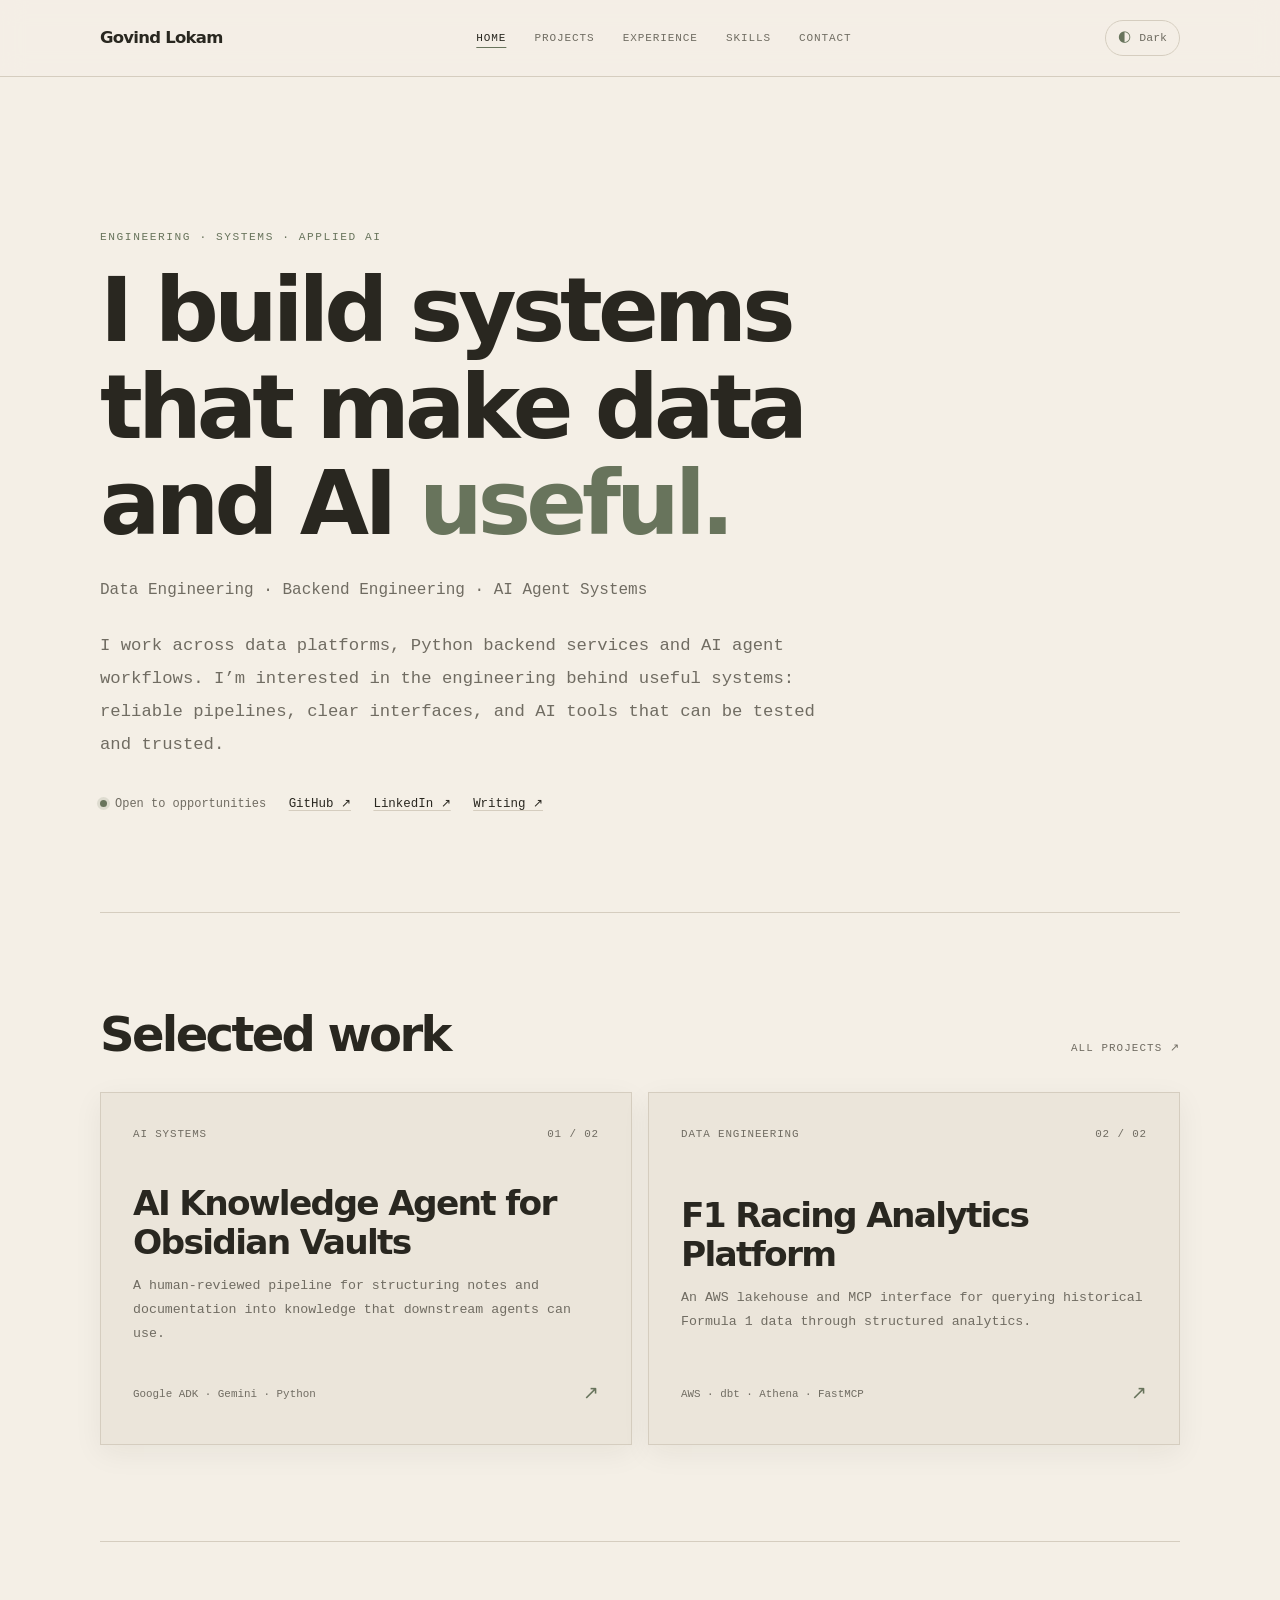
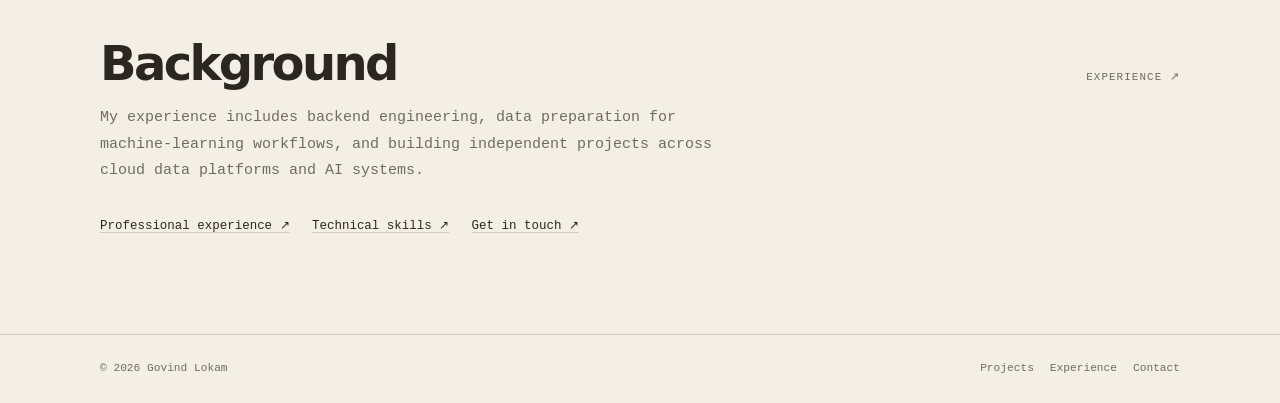
==== index.html @ 26925e8f "Inital version" ====
<!DOCTYPE html>
<html lang="en" data-theme="dark">
<head>
  <meta charset="UTF-8" />
  <meta name="viewport" content="width=device-width, initial-scale=1.0" />
  <meta name="description" content="Govind Lokam — Data engineering, backend systems and AI agent systems." />
  <meta name="theme-color" content="#1d1b19" />
  <title>Govind Lokam — Engineering Portfolio</title>
  <link rel="stylesheet" href="style.css" />
  <script>
    (function () {
      try {
        var saved = localStorage.getItem('govind_portfolio_theme');
        var systemDark = window.matchMedia && window.matchMedia('(prefers-color-scheme: dark)').matches;
        document.documentElement.setAttribute('data-theme', saved === 'light' || saved === 'dark' ? saved : (systemDark ? 'dark' : 'light'));
      } catch (error) { document.documentElement.setAttribute('data-theme', 'dark'); }
    }());
  </script>
  <script src="script.js" defer></script>
</head>
<body>
<a class="skip-link" href="#main-content">Skip to content</a>
<header class="site-header">
  <div class="container header-inner">
    <a href="index.html" class="brand-name">Govind Lokam</a>
    <nav aria-label="Primary navigation">
      <ul class="nav-links">
        <li><a href="index.html">Home</a></li>
        <li><a href="projects.html">Projects</a></li>
        <li><a href="experience.html">Experience</a></li>
        <li><a href="skills.html">Skills</a></li>
        <li><a href="contact.html">Contact</a></li>
      </ul>
    </nav>
    <div class="nav-right">
      <button id="theme-toggle" class="theme-btn" type="button" aria-label="Use light theme" aria-pressed="true">
        <span class="toggle-icon" aria-hidden="true">☼</span><span class="toggle-text">Light</span>
      </button>
    </div>
  </div>
</header>

<main id="main-content">
  <div class="container">
    <section class="page-hero" aria-labelledby="intro-title">
      <p class="eyebrow">Engineering · Systems · Applied AI</p>
      <h1 id="intro-title">I build systems that make data and AI <span>useful.</span></h1>
      <p class="hero-role">Data Engineering · Backend Engineering · AI Agent Systems</p>
      <p class="hero-summary">
        I work across data platforms, Python backend services and AI agent workflows. I’m interested in the engineering behind useful systems: reliable pipelines, clear interfaces, and AI tools that can be tested and trusted.
      </p>
      <div class="hero-links" aria-label="Social and contact links">
        <span class="avail-text"><span class="avail-dot" aria-hidden="true"></span>Open to opportunities</span>
        <a href="https://github.com/GovIndLok" target="_blank" rel="noopener noreferrer">GitHub ↗</a>
        <a href="https://www.linkedin.com/in/govind-lokam/" target="_blank" rel="noopener noreferrer">LinkedIn ↗</a>
        <a href="https://govindlokam.substack.com/" target="_blank" rel="noopener noreferrer">Writing ↗</a>
      </div>
    </section>

    <section class="section" aria-labelledby="work-title">
      <div class="section-heading">
        <h2 id="work-title">Selected work</h2>
        <a href="projects.html">All projects ↗</a>
      </div>
      <div class="featured-grid">
        <a class="featured-card" href="projects.html#knowledge-agent">
          <div class="card-meta"><span>AI systems</span><span>01 / 02</span></div>
          <div>
            <h3 class="card-title">AI Knowledge Agent for Obsidian Vaults</h3>
            <p class="card-copy">A human-reviewed pipeline for structuring notes and documentation into knowledge that downstream agents can use.</p>
          </div>
          <div class="card-bottom"><span>Google ADK · Gemini · Python</span><span class="card-arrow" aria-hidden="true">↗</span></div>
        </a>
        <a class="featured-card" href="projects.html#f1-platform">
          <div class="card-meta"><span>Data engineering</span><span>02 / 02</span></div>
          <div>
            <h3 class="card-title">F1 Racing Analytics Platform</h3>
            <p class="card-copy">An AWS lakehouse and MCP interface for querying historical Formula 1 data through structured analytics.</p>
          </div>
          <div class="card-bottom"><span>AWS · dbt · Athena · FastMCP</span><span class="card-arrow" aria-hidden="true">↗</span></div>
        </a>
      </div>
    </section>

    <section class="section" aria-labelledby="background-title">
      <div class="section-heading">
        <h2 id="background-title">Background</h2>
        <a href="experience.html">Experience ↗</a>
      </div>
      <p class="section-intro">My experience includes backend engineering, data preparation for machine-learning workflows, and building independent projects across cloud data platforms and AI systems.</p>
      <div class="hero-links">
        <a href="experience.html">Professional experience ↗</a>
        <a href="skills.html">Technical skills ↗</a>
        <a href="contact.html">Get in touch ↗</a>
      </div>
    </section>
  </div>
</main>

<footer class="site-footer">
  <div class="container footer-inner">
    <p>© <span id="year">2026</span> Govind Lokam</p>
    <ul class="footer-nav">
      <li><a href="projects.html">Projects</a></li>
      <li><a href="experience.html">Experience</a></li>
      <li><a href="contact.html">Contact</a></li>
    </ul>
  </div>
</footer>
<script>document.getElementById('year').textContent = new Date().getFullYear();</script>
</body>
</html>
---- style.css ----
/* Govind Lokam — editorial engineering portfolio
   Static-first: HTML + CSS + small vanilla JavaScript. */

:root {
  color-scheme: light;
  --bg: #f4efe6;
  --surface: #ebe5da;
  --surface-strong: #e2dbce;
  --text: #292720;
  --muted: #706c62;
  --rule: #d5cdbf;
  --accent: #68745c;
  --accent-strong: #4f5d45;
  --tag-bg: #e8e2d7;
  --header-bg: rgba(244, 239, 230, .94);
  --shadow: rgba(37, 32, 24, .06);
  --mono: "SFMono-Regular", Consolas, "Liberation Mono", monospace;
  --sans: Inter, ui-sans-serif, system-ui, -apple-system, BlinkMacSystemFont, "Segoe UI", sans-serif;
  --serif: Georgia, "Times New Roman", serif;
}

[data-theme="dark"] {
  color-scheme: dark;
  --bg: #1d1b19;
  --surface: #24221f;
  --surface-strong: #2b2925;
  --text: #f0ede6;
  --muted: #aaa49a;
  --rule: #3a3731;
  --accent: #a8b296;
  --accent-strong: #c0c9ad;
  --tag-bg: #2a2824;
  --header-bg: rgba(29, 27, 25, .94);
  --shadow: rgba(0, 0, 0, .18);
}

*, *::before, *::after { box-sizing: border-box; }
html { scroll-behavior: smooth; scroll-padding-top: 6rem; }
body {
  margin: 0;
  min-height: 100vh;
  display: flex;
  flex-direction: column;
  background: var(--bg);
  color: var(--text);
  font-family: var(--mono);
  font-size: 15px;
  line-height: 1.75;
  -webkit-font-smoothing: antialiased;
  transition: background-color .28s ease, color .28s ease;
}
main { flex: 1; }
img { max-width: 100%; display: block; }
a { color: inherit; text-decoration-thickness: 1px; text-underline-offset: .22em; transition: color .18s ease, text-decoration-color .18s ease, opacity .18s ease; }
a:hover { color: var(--accent-strong); }
a:focus-visible, button:focus-visible { outline: 2px solid var(--accent); outline-offset: 4px; }
button { font: inherit; }
::selection { background: var(--accent); color: var(--bg); }

.container { width: min(100% - 3rem, 1080px); margin-inline: auto; }
.skip-link { position: absolute; left: 1rem; top: -5rem; z-index: 100; padding: .6rem 1rem; background: var(--text); color: var(--bg); }
.skip-link:focus { top: 1rem; }

.site-header {
  position: sticky; top: 0; z-index: 20;
  background: var(--header-bg);
  border-bottom: 1px solid var(--rule);
  backdrop-filter: blur(12px);
  -webkit-backdrop-filter: blur(12px);
  transition: background-color .28s ease, border-color .28s ease;
}
.header-inner { min-height: 76px; display: flex; align-items: center; justify-content: space-between; gap: 1.5rem; }
.brand-name { color: var(--text); text-decoration: none; font-family: var(--sans); font-size: 1.03rem; font-weight: 760; letter-spacing: -.045em; white-space: nowrap; }
.nav-links { display: flex; align-items: center; flex-wrap: wrap; gap: clamp(.75rem, 2.2vw, 1.8rem); list-style: none; margin: 0; padding: 0; }
.nav-links a { color: var(--muted); text-decoration: none; text-transform: uppercase; letter-spacing: .08em; font-size: .69rem; white-space: nowrap; }
.nav-links a:hover, .nav-links a[aria-current="page"] { color: var(--text); }
.nav-links a[aria-current="page"] { text-decoration: underline; text-decoration-color: var(--accent); text-underline-offset: .55em; }
.nav-right { display: flex; align-items: center; }
.theme-btn { display: inline-flex; align-items: center; gap: .5rem; border: 1px solid var(--rule); border-radius: 999px; background: transparent; color: var(--muted); padding: .42rem .75rem; cursor: pointer; font-size: .72rem; transition: border-color .2s ease, background-color .2s ease, color .2s ease, transform .2s ease; }
.theme-btn:hover { border-color: var(--accent); color: var(--text); background: var(--surface); }
.theme-btn:active { transform: scale(.97); }
.toggle-icon { color: var(--accent); font-size: .95rem; line-height: 1; }

.page-hero { padding: clamp(5rem, 13vw, 9.5rem) 0 clamp(4rem, 8vw, 6rem); max-width: 900px; }
.eyebrow, .section-label, .meta-label { margin: 0 0 1rem; color: var(--accent); text-transform: uppercase; letter-spacing: .14em; font-size: .7rem; line-height: 1.5; }
h1, h2, h3, .display-title { font-family: var(--sans); letter-spacing: -.055em; line-height: 1.08; }
.page-hero h1 { max-width: 850px; margin: 0; font-size: clamp(2.65rem, 7vw, 5.8rem); font-weight: 760; }
.page-hero h1 span { color: var(--accent); }
.hero-role { margin: 1.5rem 0 0; color: var(--muted); font-size: clamp(.85rem, 1.6vw, 1rem); line-height: 1.8; }
.hero-summary { max-width: 720px; margin: 1.6rem 0 0; color: var(--muted); font-size: clamp(.92rem, 1.7vw, 1.08rem); line-height: 1.9; }
.hero-links { display: flex; align-items: center; flex-wrap: wrap; gap: .65rem 1.4rem; margin-top: 2rem; font-size: .78rem; }
.hero-links a { color: var(--text); text-decoration-color: var(--rule); }
.avail-text { color: var(--muted); font-size: .75rem; }
.avail-dot { display: inline-block; width: 7px; height: 7px; margin-right: .5rem; border-radius: 50%; background: var(--accent); box-shadow: 0 0 0 3px color-mix(in srgb, var(--accent) 16%, transparent); }

.section { padding: clamp(3.5rem, 8vw, 6rem) 0; border-top: 1px solid var(--rule); }
.section-heading { display: flex; align-items: baseline; justify-content: space-between; gap: 1rem; margin-bottom: 2rem; }
.section-heading h2 { margin: 0; font-size: clamp(1.8rem, 4vw, 3rem); font-weight: 720; }
.section-heading a { color: var(--muted); text-transform: uppercase; font-size: .68rem; letter-spacing: .1em; text-decoration: none; white-space: nowrap; }
.section-heading a:hover { color: var(--accent); }
.section-intro { max-width: 650px; margin: -1rem 0 2rem; color: var(--muted); }

.featured-grid { display: grid; grid-template-columns: repeat(2, minmax(0, 1fr)); gap: 1rem; }
.featured-card { min-height: 285px; display: flex; flex-direction: column; justify-content: space-between; padding: clamp(1.25rem, 3vw, 2rem); border: 1px solid var(--rule); background: var(--surface); text-decoration: none; box-shadow: 0 8px 28px var(--shadow); transition: transform .22s ease, border-color .22s ease, background-color .28s ease, box-shadow .22s ease; }
.featured-card:hover { transform: translateY(-4px); border-color: var(--accent); color: var(--text); box-shadow: 0 14px 34px var(--shadow); }
.card-meta { display: flex; justify-content: space-between; gap: 1rem; color: var(--muted); font-size: .68rem; letter-spacing: .08em; text-transform: uppercase; }
.card-title { margin: 2.5rem 0 .8rem; font-family: var(--sans); font-size: clamp(1.45rem, 3vw, 2.15rem); line-height: 1.12; letter-spacing: -.05em; font-weight: 730; }
.card-copy { max-width: 490px; margin: 0; color: var(--muted); font-size: .83rem; line-height: 1.8; }
.card-bottom { display: flex; justify-content: space-between; align-items: center; gap: 1rem; margin-top: 2rem; color: var(--muted); font-size: .68rem; }
.card-arrow { color: var(--accent); font-size: 1.2rem; transition: transform .2s ease; }
.featured-card:hover .card-arrow { transform: translate(3px, -3px); }

.project-entry { padding: 2.5rem 0; border-bottom: 1px solid var(--rule); }
.project-entry:first-child { padding-top: 0; }
.project-entry:last-child { border-bottom: 0; }
.project-top { display: flex; justify-content: space-between; align-items: baseline; flex-wrap: wrap; gap: .6rem 1.5rem; }
.project-name { font-family: var(--sans); font-size: clamp(1.5rem, 3.4vw, 2.3rem); font-weight: 730; letter-spacing: -.05em; line-height: 1.2; }
.project-name a { color: var(--text); text-decoration-color: var(--accent); text-decoration-thickness: 3px; text-underline-offset: .2em; }
.project-gh { color: var(--muted); font-size: .7rem; text-transform: uppercase; letter-spacing: .1em; text-decoration: none; }
.project-desc { max-width: 760px; margin: 1rem 0 1.2rem; color: var(--muted); }
.project-points, .exp-bullets { max-width: 800px; display: flex; flex-direction: column; gap: .55rem; list-style: none; margin: 1.2rem 0; padding: 0; }
.project-points li, .exp-bullets li { position: relative; padding-left: 1.25rem; color: var(--muted); font-size: .86rem; line-height: 1.85; }
.project-points li::before, .exp-bullets li::before { content: "—"; position: absolute; left: 0; color: var(--accent); }
.project-points strong, .exp-bullets strong { color: var(--text); }
.tag-row { display: flex; flex-wrap: wrap; gap: .45rem; list-style: none; margin: 1.3rem 0 0; padding: 0; }
.tag-row li, .skills-group ul li { padding: .28rem .58rem; border: 1px solid var(--rule); border-radius: 2px; background: var(--tag-bg); color: var(--muted); font-size: .7rem; line-height: 1.5; }

.page-heading { padding: clamp(4rem, 9vw, 7rem) 0 2.5rem; border-bottom: 1px solid var(--rule); }
.page-heading h1 { margin: 0; font-size: clamp(2.5rem, 6vw, 4.5rem); font-weight: 750; }
.page-heading p { max-width: 680px; margin: 1rem 0 0; color: var(--muted); }
.exp-entry { margin-bottom: 2.5rem; }
.exp-entry:last-child { margin-bottom: 0; }
.exp-top { display: flex; align-items: baseline; justify-content: space-between; flex-wrap: wrap; gap: .5rem 1.5rem; }
.exp-role { font-family: var(--sans); font-size: 1.3rem; font-weight: 700; letter-spacing: -.035em; }
.exp-date, .exp-place { color: var(--muted); font-size: .78rem; }
.exp-place { margin: .3rem 0 .8rem; }
hr { border: 0; border-top: 1px solid var(--rule); margin: 2.5rem 0; }

.skills-group { margin-bottom: 2.5rem; }
.skills-group:last-child { margin-bottom: 0; }
.skills-group-label { margin: 0 0 .9rem; color: var(--accent); font-size: .72rem; letter-spacing: .12em; text-transform: uppercase; }
.skills-group ul { display: flex; flex-wrap: wrap; gap: .5rem; list-style: none; margin: 0; padding: 0; }

.contact-list { max-width: 720px; display: flex; flex-direction: column; list-style: none; margin: 0; padding: 0; }
.contact-list li { display: grid; grid-template-columns: 130px minmax(0, 1fr); gap: 1rem; padding: 1.1rem 0; border-bottom: 1px solid var(--rule); }
.cl-label { color: var(--muted); font-size: .7rem; text-transform: uppercase; letter-spacing: .12em; }
.contact-list a { overflow-wrap: anywhere; }
.todo-note { color: var(--muted); font-size: .85rem; }

.site-footer { margin-top: auto; border-top: 1px solid var(--rule); padding: 1.5rem 0; color: var(--muted); font-size: .7rem; }
.footer-inner { display: flex; justify-content: space-between; align-items: baseline; flex-wrap: wrap; gap: 1rem; }
.footer-inner p { margin: 0; }
.footer-nav { display: flex; flex-wrap: wrap; gap: 1rem; list-style: none; margin: 0; padding: 0; }
.footer-nav a { color: var(--muted); text-decoration: none; }

@media (max-width: 760px) {
  .header-inner { min-height: auto; padding: .9rem 0; flex-wrap: wrap; gap: .8rem 1rem; }
  .header-inner nav { order: 3; width: 100%; overflow-x: auto; padding: .15rem 0 .25rem; }
  .nav-links { width: max-content; flex-wrap: nowrap; gap: 1.2rem; }
  .nav-links a { font-size: .65rem; }
  .nav-right { margin-left: auto; }
  .featured-grid { grid-template-columns: 1fr; }
  .featured-card { min-height: 240px; }
}
@media (max-width: 480px) {
  .container { width: min(100% - 2rem, 1080px); }
  body { font-size: 14px; }
  .page-hero { padding-top: 4.5rem; }
  .contact-list li { grid-template-columns: 1fr; gap: .25rem; }
  .section-heading { align-items: flex-end; }
  .section-heading a { font-size: .6rem; }
}

@media (prefers-reduced-motion: reduce) {
  *, *::before, *::after { scroll-behavior: auto !important; animation-duration: .01ms !important; animation-iteration-count: 1 !important; transition-duration: .01ms !important; }
}
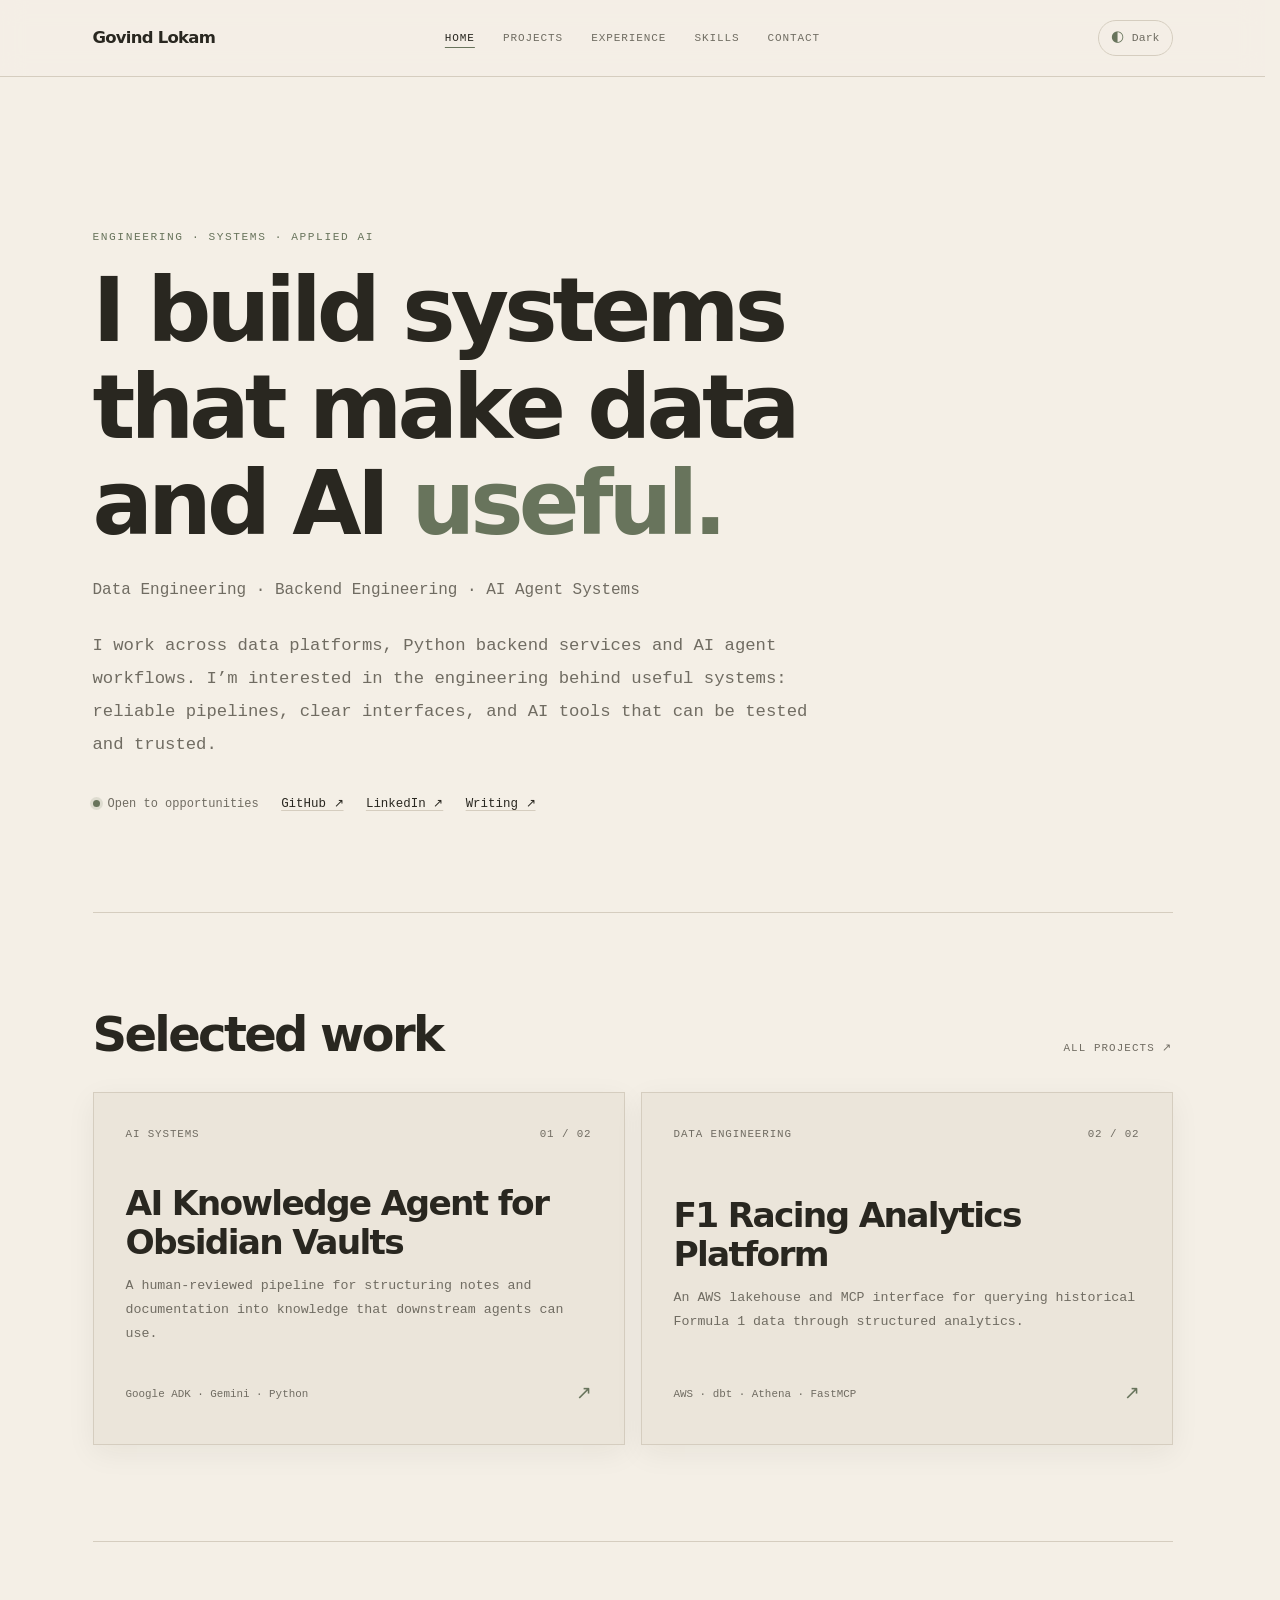
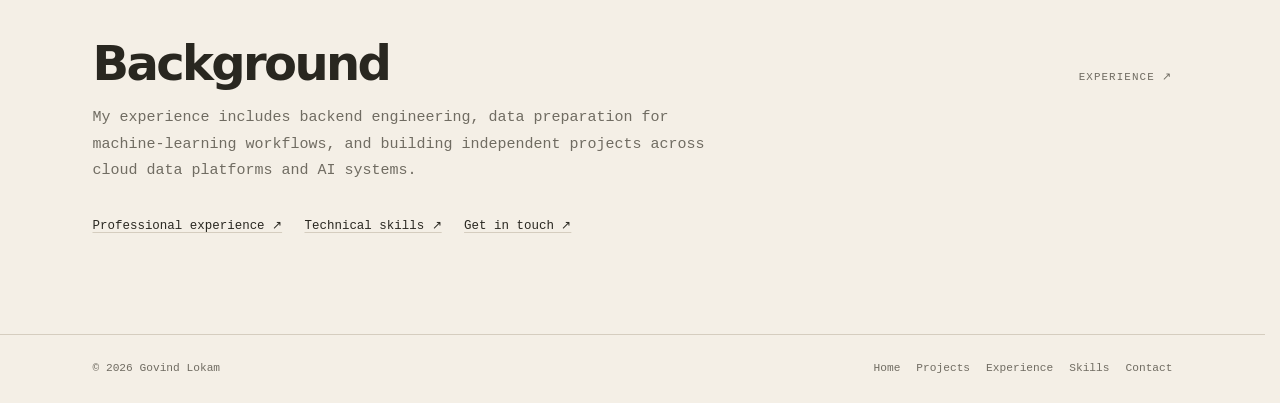
==== commit 2eeb3361: "Refactor HTML structure and improve accessibility; enhance theme handling and navigation indicators" ====
--- a/index.html
+++ b/index.html
@@ -25,7 +25,7 @@
     <a href="index.html" class="brand-name">Govind Lokam</a>
     <nav aria-label="Primary navigation">
       <ul class="nav-links">
-        <li><a href="index.html">Home</a></li>
+        <li><a href="index.html" aria-current="page">Home</a></li>
         <li><a href="projects.html">Projects</a></li>
         <li><a href="experience.html">Experience</a></li>
         <li><a href="skills.html">Skills</a></li>
@@ -99,10 +99,12 @@
 
 <footer class="site-footer">
   <div class="container footer-inner">
-    <p>© <span id="year">2026</span> Govind Lokam</p>
+    <p>&copy; <span id="year"></span> Govind Lokam</p>
     <ul class="footer-nav">
+      <li><a href="index.html">Home</a></li>
       <li><a href="projects.html">Projects</a></li>
       <li><a href="experience.html">Experience</a></li>
+      <li><a href="skills.html">Skills</a></li>
       <li><a href="contact.html">Contact</a></li>
     </ul>
   </div>
--- a/style.css
+++ b/style.css
@@ -35,7 +35,7 @@
 }
 
 *, *::before, *::after { box-sizing: border-box; }
-html { scroll-behavior: smooth; scroll-padding-top: 6rem; }
+html { scroll-behavior: smooth; scroll-padding-top: 6rem; scrollbar-gutter: stable; }
 body {
   margin: 0;
   min-height: 100vh;
@@ -69,13 +69,35 @@
   -webkit-backdrop-filter: blur(12px);
   transition: background-color .28s ease, border-color .28s ease;
 }
-.header-inner { min-height: 76px; display: flex; align-items: center; justify-content: space-between; gap: 1.5rem; }
-.brand-name { color: var(--text); text-decoration: none; font-family: var(--sans); font-size: 1.03rem; font-weight: 760; letter-spacing: -.045em; white-space: nowrap; }
+.header-inner {
+  min-height: 76px;
+  display: grid;
+  grid-template-columns: minmax(0, 1fr) auto minmax(0, 1fr);
+  align-items: center;
+  gap: 1rem;
+}
+.brand-name {
+  justify-self: start;
+  color: var(--text);
+  text-decoration: none;
+  font-family: var(--sans);
+  font-size: 1.03rem;
+  font-weight: 760;
+  letter-spacing: -.045em;
+  white-space: nowrap;
+}
+.header-inner nav {
+  justify-self: center;
+}
 .nav-links { display: flex; align-items: center; flex-wrap: wrap; gap: clamp(.75rem, 2.2vw, 1.8rem); list-style: none; margin: 0; padding: 0; }
 .nav-links a { color: var(--muted); text-decoration: none; text-transform: uppercase; letter-spacing: .08em; font-size: .69rem; white-space: nowrap; }
 .nav-links a:hover, .nav-links a[aria-current="page"] { color: var(--text); }
 .nav-links a[aria-current="page"] { text-decoration: underline; text-decoration-color: var(--accent); text-underline-offset: .55em; }
-.nav-right { display: flex; align-items: center; }
+.nav-right {
+  justify-self: end;
+  display: flex;
+  align-items: center;
+}
 .theme-btn { display: inline-flex; align-items: center; gap: .5rem; border: 1px solid var(--rule); border-radius: 999px; background: transparent; color: var(--muted); padding: .42rem .75rem; cursor: pointer; font-size: .72rem; transition: border-color .2s ease, background-color .2s ease, color .2s ease, transform .2s ease; }
 .theme-btn:hover { border-color: var(--accent); color: var(--text); background: var(--surface); }
 .theme-btn:active { transform: scale(.97); }
@@ -114,7 +136,7 @@
 .project-entry:first-child { padding-top: 0; }
 .project-entry:last-child { border-bottom: 0; }
 .project-top { display: flex; justify-content: space-between; align-items: baseline; flex-wrap: wrap; gap: .6rem 1.5rem; }
-.project-name { font-family: var(--sans); font-size: clamp(1.5rem, 3.4vw, 2.3rem); font-weight: 730; letter-spacing: -.05em; line-height: 1.2; }
+.project-name { margin: 0; font-family: var(--sans); font-size: clamp(1.5rem, 3.4vw, 2.3rem); font-weight: 730; letter-spacing: -.05em; line-height: 1.2; }
 .project-name a { color: var(--text); text-decoration-color: var(--accent); text-decoration-thickness: 3px; text-underline-offset: .2em; }
 .project-gh { color: var(--muted); font-size: .7rem; text-transform: uppercase; letter-spacing: .1em; text-decoration: none; }
 .project-desc { max-width: 760px; margin: 1rem 0 1.2rem; color: var(--muted); }
@@ -122,6 +144,38 @@
 .project-points li, .exp-bullets li { position: relative; padding-left: 1.25rem; color: var(--muted); font-size: .86rem; line-height: 1.85; }
 .project-points li::before, .exp-bullets li::before { content: "—"; position: absolute; left: 0; color: var(--accent); }
 .project-points strong, .exp-bullets strong { color: var(--text); }
+.project-section { margin-top: 1.25rem; }
+.project-subheading {
+  margin: 0 0 .35rem;
+  color: var(--accent);
+  font-family: var(--mono);
+  font-size: .72rem;
+  font-weight: 600;
+  letter-spacing: .12em;
+  text-transform: uppercase;
+}
+.project-text {
+  max-width: 760px;
+  margin: 0;
+  color: var(--muted);
+  font-size: .86rem;
+  line-height: 1.85;
+}
+.project-media {
+  margin: 1.5rem 0;
+  max-width: 760px;
+}
+.project-media img {
+  width: 100%;
+  height: auto;
+  border: 1px solid var(--rule);
+  border-radius: 2px;
+}
+.project-media figcaption {
+  margin-top: .5rem;
+  font-size: .72rem;
+  color: var(--muted);
+}
 .tag-row { display: flex; flex-wrap: wrap; gap: .45rem; list-style: none; margin: 1.3rem 0 0; padding: 0; }
 .tag-row li, .skills-group ul li { padding: .28rem .58rem; border: 1px solid var(--rule); border-radius: 2px; background: var(--tag-bg); color: var(--muted); font-size: .7rem; line-height: 1.5; }
 
@@ -131,19 +185,20 @@
 .exp-entry { margin-bottom: 2.5rem; }
 .exp-entry:last-child { margin-bottom: 0; }
 .exp-top { display: flex; align-items: baseline; justify-content: space-between; flex-wrap: wrap; gap: .5rem 1.5rem; }
-.exp-role { font-family: var(--sans); font-size: 1.3rem; font-weight: 700; letter-spacing: -.035em; }
+.exp-role { margin: 0; font-family: var(--sans); font-size: 1.3rem; font-weight: 700; letter-spacing: -.035em; }
 .exp-date, .exp-place { color: var(--muted); font-size: .78rem; }
 .exp-place { margin: .3rem 0 .8rem; }
 hr { border: 0; border-top: 1px solid var(--rule); margin: 2.5rem 0; }
 
 .skills-group { margin-bottom: 2.5rem; }
 .skills-group:last-child { margin-bottom: 0; }
-.skills-group-label { margin: 0 0 .9rem; color: var(--accent); font-size: .72rem; letter-spacing: .12em; text-transform: uppercase; }
+.skills-group-label { margin: 0 0 .9rem; color: var(--accent); font-family: var(--mono); font-size: .72rem; font-weight: 600; letter-spacing: .12em; text-transform: uppercase; }
 .skills-group ul { display: flex; flex-wrap: wrap; gap: .5rem; list-style: none; margin: 0; padding: 0; }
 
 .contact-list { max-width: 720px; display: flex; flex-direction: column; list-style: none; margin: 0; padding: 0; }
-.contact-list li { display: grid; grid-template-columns: 130px minmax(0, 1fr); gap: 1rem; padding: 1.1rem 0; border-bottom: 1px solid var(--rule); }
-.cl-label { color: var(--muted); font-size: .7rem; text-transform: uppercase; letter-spacing: .12em; }
+.contact-list li { display: grid; grid-template-columns: 140px minmax(0, 1fr); align-items: center; gap: 1rem; padding: 1.1rem 0; border-bottom: 1px solid var(--rule); }
+.cl-label { display: inline-flex; align-items: center; gap: .55rem; color: var(--muted); font-size: .7rem; text-transform: uppercase; letter-spacing: .12em; }
+.contact-icon { width: 15px; height: 15px; flex-shrink: 0; fill: currentColor; }
 .contact-list a { overflow-wrap: anywhere; }
 .todo-note { color: var(--muted); font-size: .85rem; }
 
@@ -154,11 +209,11 @@
 .footer-nav a { color: var(--muted); text-decoration: none; }
 
 @media (max-width: 760px) {
-  .header-inner { min-height: auto; padding: .9rem 0; flex-wrap: wrap; gap: .8rem 1rem; }
-  .header-inner nav { order: 3; width: 100%; overflow-x: auto; padding: .15rem 0 .25rem; }
+  .header-inner { display: flex; min-height: auto; padding: .9rem 0; flex-wrap: wrap; gap: .8rem 1rem; }
+  .header-inner nav { order: 3; width: 100%; overflow-x: auto; padding: .15rem 0 .25rem; justify-self: auto; }
   .nav-links { width: max-content; flex-wrap: nowrap; gap: 1.2rem; }
   .nav-links a { font-size: .65rem; }
-  .nav-right { margin-left: auto; }
+  .nav-right { margin-left: auto; justify-self: auto; }
   .featured-grid { grid-template-columns: 1fr; }
   .featured-card { min-height: 240px; }
 }
